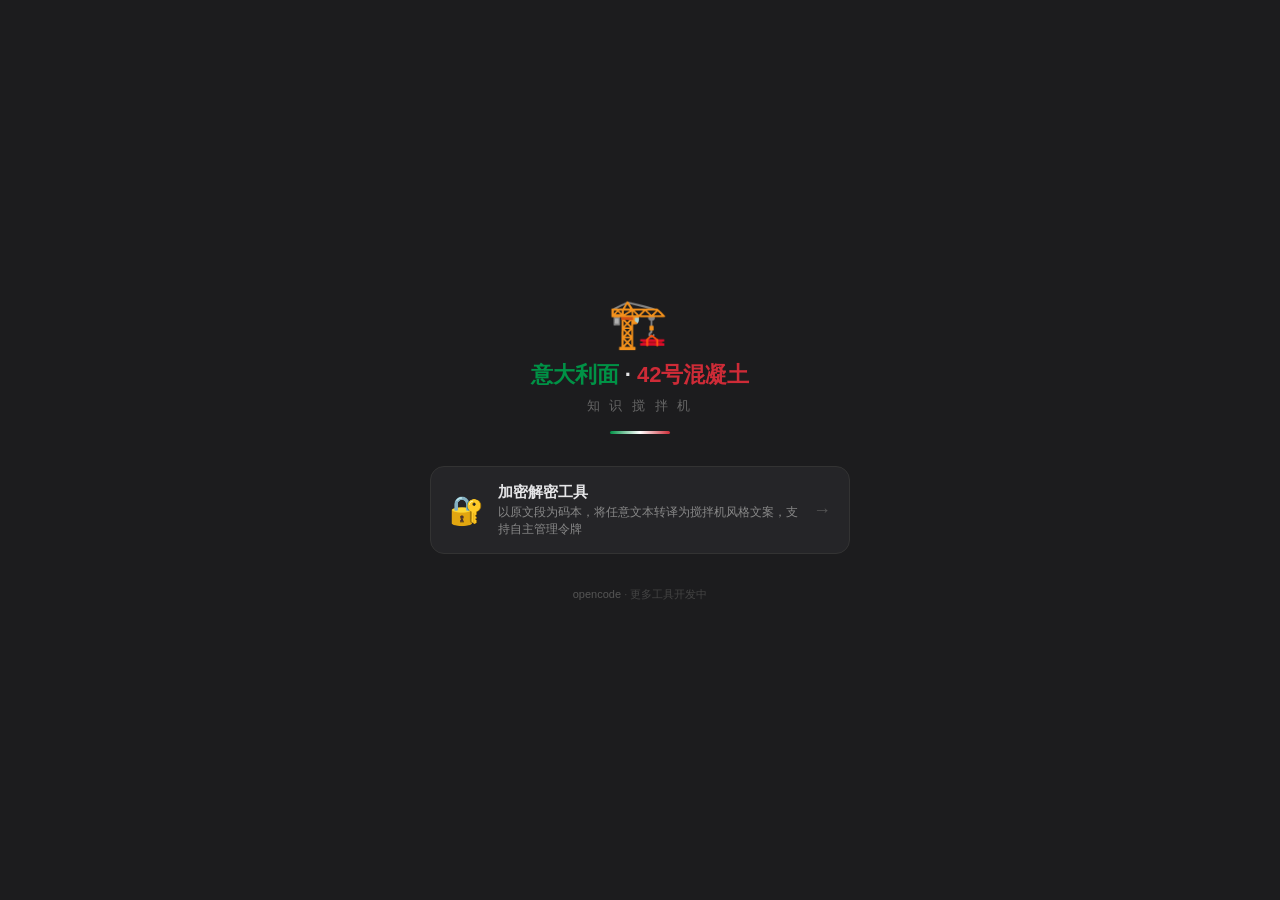
==== index.html @ b688afc5 "Initial commit" ====
<!DOCTYPE html>
<html lang="zh-CN">
<head>
<meta charset="UTF-8">
<meta name="viewport" content="width=device-width,initial-scale=1.0,maximum-scale=1.0,user-scalable=no">
<title>意大利面·42号混凝土</title>
<style>
*,*::before,*::after{box-sizing:border-box;margin:0;padding:0}
html{font-size:16px;-webkit-text-size-adjust:100%}
body{
  font-family:-apple-system,BlinkMacSystemFont,"Segoe UI","PingFang SC","Hiragino Sans GB","Microsoft YaHei",sans-serif;
  background:#1c1c1e;color:#e4e4e6;min-height:100vh;min-height:100dvh;
  display:flex;justify-content:center;align-items:center;padding:20px;
}
.app{width:100%;max-width:420px;text-align:center}

.header{margin-bottom:32px}
.header .icon{font-size:48px;margin-bottom:8px;letter-spacing:4px}
.header h1{font-size:22px;font-weight:700;line-height:1.4}
.header h1 .green{color:#009246}
.header h1 .red{color:#ce2b37}
.header .sub{font-size:13px;color:#666;margin-top:6px;letter-spacing:3px}
.header .divider{width:60px;height:3px;background:linear-gradient(90deg,#009246,#fff,#ce2b37);margin:16px auto 0;border-radius:2px}

.tools{display:flex;flex-direction:column;gap:12px;margin-bottom:32px}
.tool-card{
  display:flex;align-items:center;gap:14px;
  padding:16px 18px;background:#252528;border:1.5px solid #333;
  border-radius:14px;text-decoration:none;color:#e4e4e6;
  transition:all .2s;text-align:left
}
.tool-card:hover{border-color:#555;background:#2a2a2d}
.tool-card:active{transform:scale(.98)}
.tool-card .emoji{font-size:28px;flex-shrink:0}
.tool-card .info{flex:1;min-width:0}
.tool-card .info .name{font-size:15px;font-weight:700;margin-bottom:2px}
.tool-card .info .desc{font-size:12px;color:#888;line-height:1.4}
.tool-card .arrow{color:#555;font-size:18px;flex-shrink:0}

.footer{font-size:11px;color:#444;line-height:1.6}
.footer a{color:#555;text-decoration:none}
.footer a:hover{color:#888}

@media(max-width:360px){
  .header .icon{font-size:40px}
  .header h1{font-size:19px}
  .tool-card{padding:14px}
  .tool-card .emoji{font-size:24px}
}
</style>
</head>
<body>
<div class="app">

  <div class="header">
    <div class="icon">🏗️</div>
    <h1>
      <span class="green">意大利面</span>
      <span>·</span>
      <span class="red">42号混凝土</span>
    </h1>
    <div class="sub">知 识 搅 拌 机</div>
    <div class="divider"></div>
  </div>

  <div class="tools">
    <a class="tool-card" href="encryptor/index.html">
      <span class="emoji">🔐</span>
      <span class="info">
        <div class="name">加密解密工具</div>
        <div class="desc">以原文段为码本，将任意文本转译为搅拌机风格文案，支持自主管理令牌</div>
      </span>
      <span class="arrow">→</span>
    </a>
  </div>

  <div class="footer">
    <a href="https://github.com/anomalyco/opencode">opencode</a> ·
    更多工具开发中
  </div>

</div>
</body>
</html>
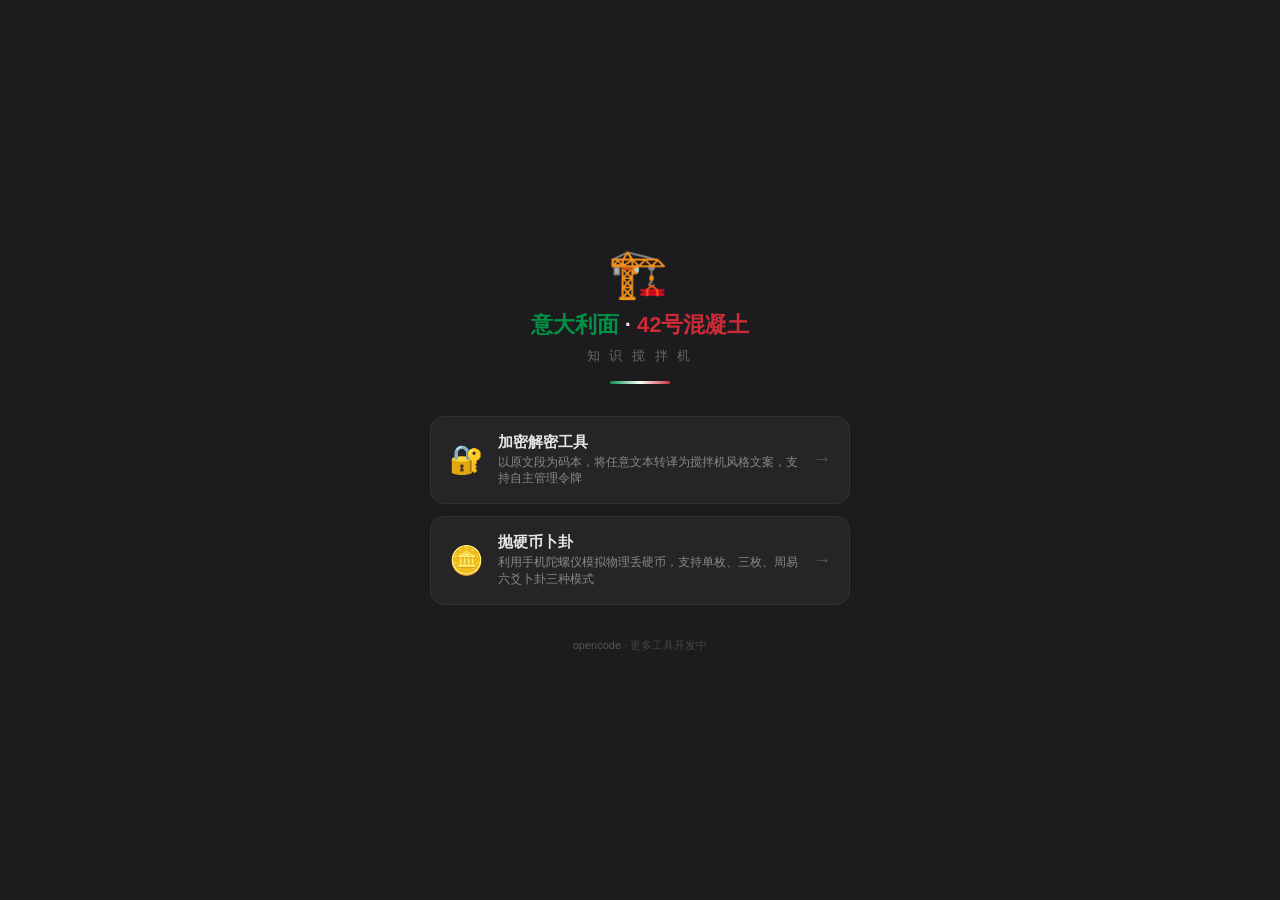
==== commit ace1e645: "feat: 抛硬币卜卦应用" ====
--- a/index.html
+++ b/index.html
@@ -72,6 +72,14 @@
       </span>
       <span class="arrow">→</span>
     </a>
+    <a class="tool-card" href="flip-coin/index.html">
+      <span class="emoji">🪙</span>
+      <span class="info">
+        <div class="name">抛硬币卜卦</div>
+        <div class="desc">利用手机陀螺仪模拟物理丢硬币，支持单枚、三枚、周易六爻卜卦三种模式</div>
+      </span>
+      <span class="arrow">→</span>
+    </a>
   </div>
 
   <div class="footer">
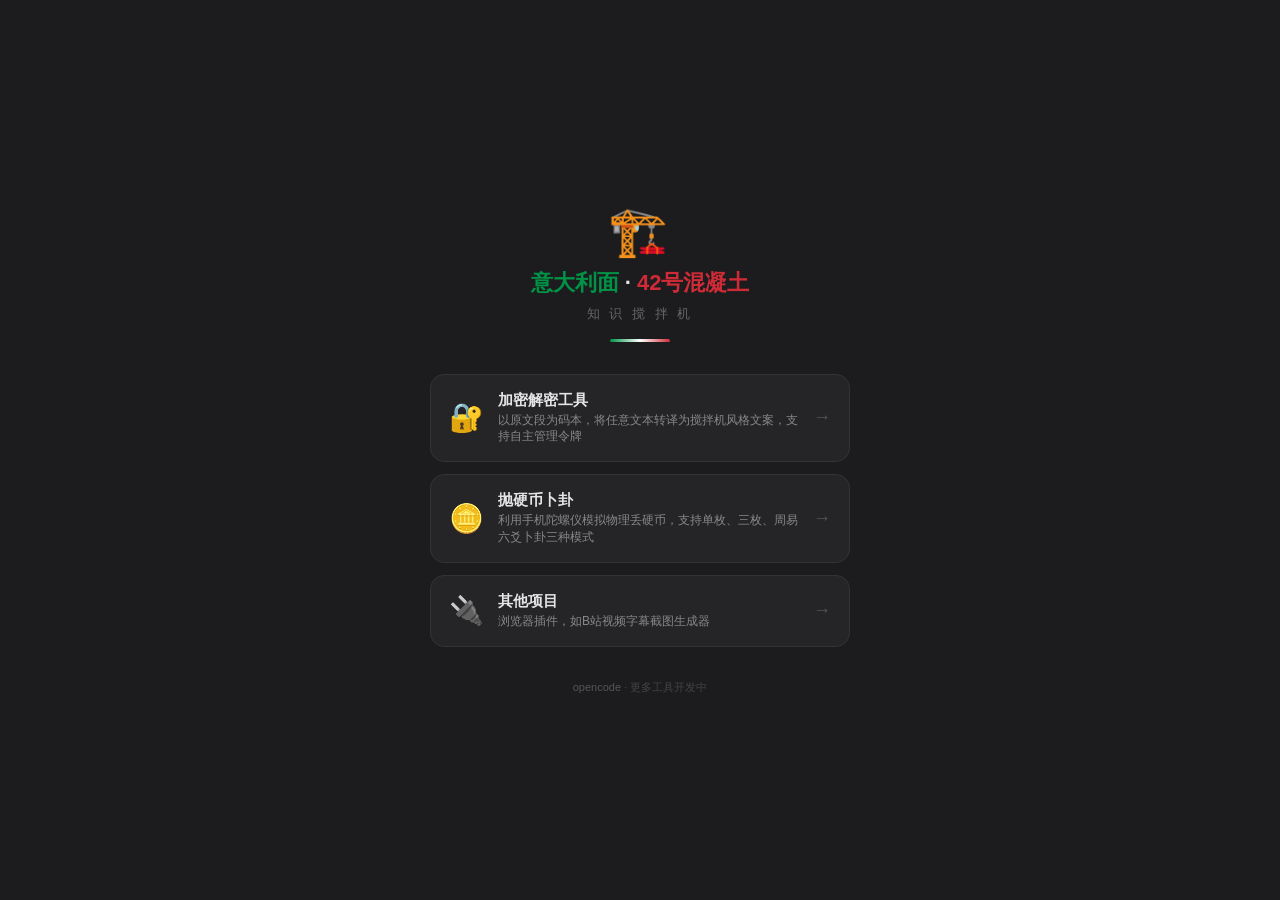
==== commit 067b7eba: "feat: 更新README和主页链接" ====
--- a/index.html
+++ b/index.html
@@ -80,6 +80,14 @@
       </span>
       <span class="arrow">→</span>
     </a>
+    <a class="tool-card" href="https://github.com/illuminatorSlab/spagetti-concrete" target="_blank">
+      <span class="emoji">🔌</span>
+      <span class="info">
+        <div class="name">其他项目</div>
+        <div class="desc">浏览器插件，如B站视频字幕截图生成器</div>
+      </span>
+      <span class="arrow">→</span>
+    </a>
   </div>
 
   <div class="footer">
